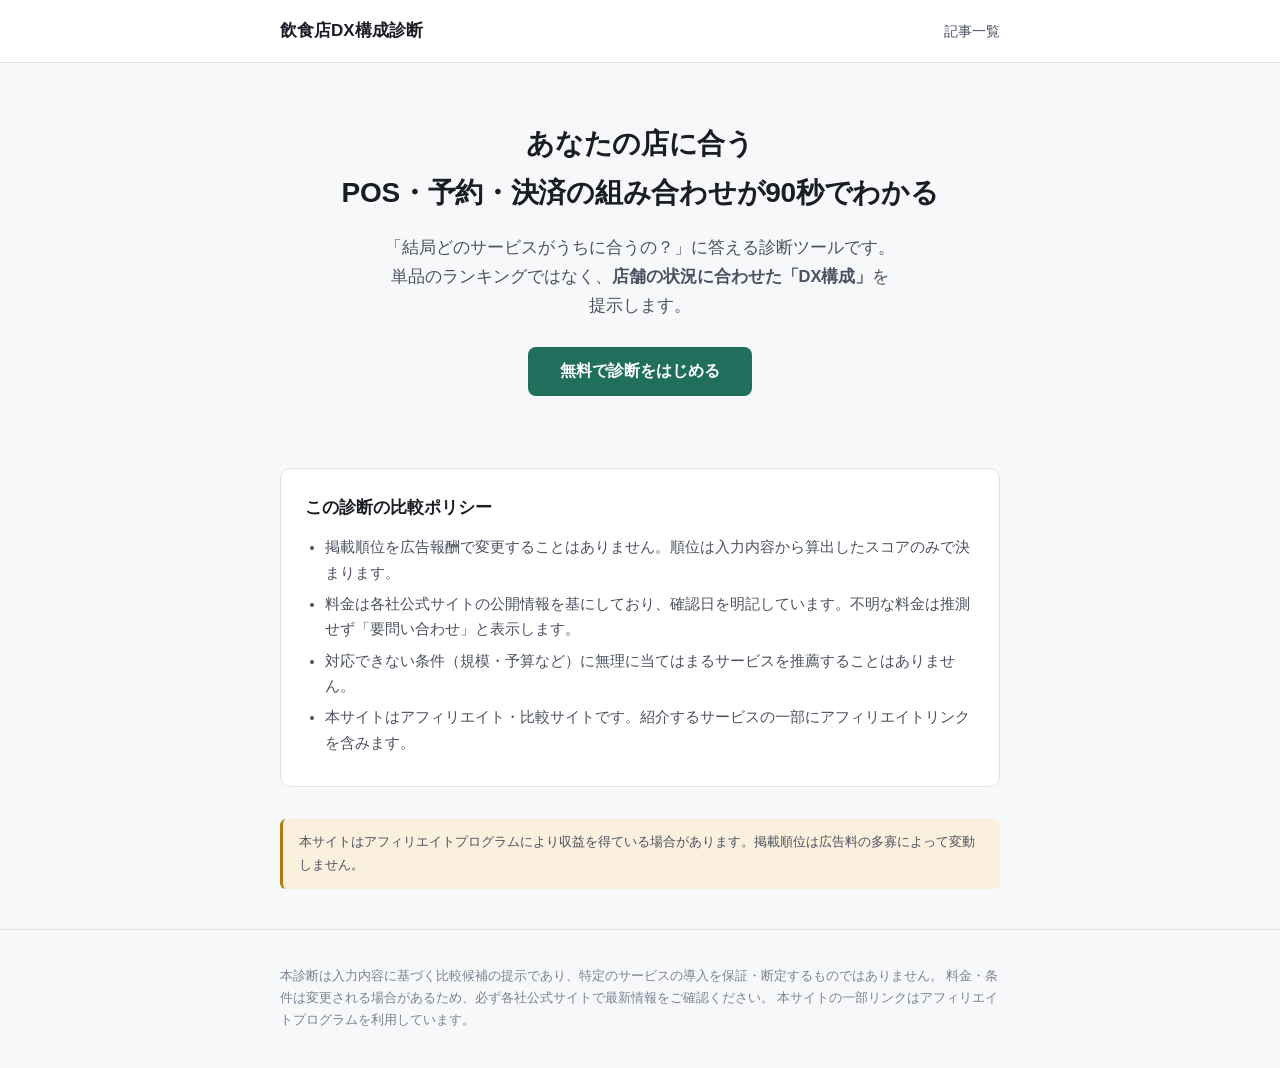
==== index.html @ ac3137ff "Initial import of tenpo-dx-shindan.com static site" ====
<!DOCTYPE html>
<html lang="ja">
<head>
<meta charset="UTF-8">
<meta name="viewport" content="width=device-width, initial-scale=1.0">
<title>飲食店DX構成診断｜あなたの店に合うPOS・予約・決済の組み合わせがわかる</title>
<meta name="description" content="店舗数・予算・重視項目を選ぶだけで、飲食店向けPOS・予約・決済サービスの最適な組み合わせを診断。一元管理型・低コスト分離型・高機能型・現状維持の4パターンから比較候補を提示します。">
<link rel="canonical" href="https://tenpo-dx-shindan.com/">
<meta property="og:type" content="website">
<meta property="og:title" content="飲食店DX構成診断｜あなたの店に合うPOS・予約・決済の組み合わせがわかる">
<meta property="og:description" content="店舗数・予算・重視項目を選ぶだけで、飲食店向けDXツールの最適な組み合わせを診断します。">
<meta property="og:url" content="https://tenpo-dx-shindan.com/">
<meta property="og:site_name" content="飲食店DX構成診断">
<meta name="twitter:card" content="summary">
<link rel="stylesheet" href="css/style.css">
<script type="application/ld+json">
{
  "@context": "https://schema.org",
  "@type": "WebApplication",
  "name": "飲食店DX構成診断",
  "url": "https://tenpo-dx-shindan.com/",
  "applicationCategory": "BusinessApplication",
  "operatingSystem": "Web",
  "description": "店舗数・予算・重視項目を選ぶだけで、飲食店向けPOS・予約・決済サービスの最適な組み合わせを診断する無料ツール。",
  "offers": {
    "@type": "Offer",
    "price": "0",
    "priceCurrency": "JPY"
  }
}
</script>
<script type="application/ld+json">
{
  "@context": "https://schema.org",
  "@type": "FAQPage",
  "mainEntity": [
    {
      "@type": "Question",
      "name": "飲食店のPOSと予約システムは別々のサービスにすべき？",
      "acceptedAnswer": {
        "@type": "Answer",
        "text": "店舗規模や予約比率によります。予約が少ない店舗はPOSと決済のみのシンプルな構成、予約が多い店舗は一元管理できるサービスの方が二重入力の手間を防げます。"
      }
    },
    {
      "@type": "Question",
      "name": "飲食店DXの年間コストはどれくらいかかる？",
      "acceptedAnswer": {
        "@type": "Answer",
        "text": "無料アプリ＋決済手数料のみの構成なら年間数万円、多機能POSを含む構成では端末費用込みで年間20万円前後になることもあります。具体的な条件は診断ツールで概算できます。"
      }
    }
  ]
}
</script>
</head>
<body>

<header class="site-header">
  <div class="wrap">
    <a href="index.html" class="logo">飲食店DX構成診断</a>
    <a href="articles/index.html" style="color:var(--ink-soft); text-decoration:none; font-size:14px;">記事一覧</a>
  </div>
</header>

<main>
  <div id="lp" class="active">
    <div class="wrap">
      <section class="hero">
        <h1>あなたの店に合う<br>POS・予約・決済の組み合わせが90秒でわかる</h1>
        <p class="lead">
          「結局どのサービスがうちに合うの？」に答える診断ツールです。<br>
          単品のランキングではなく、<strong>店舗の状況に合わせた「DX構成」</strong>を提示します。
        </p>
        <button class="btn" id="start-diagnosis-btn">無料で診断をはじめる</button>
      </section>

      <section class="policy">
        <h2>この診断の比較ポリシー</h2>
        <ul>
          <li>掲載順位を広告報酬で変更することはありません。順位は入力内容から算出したスコアのみで決まります。</li>
          <li>料金は各社公式サイトの公開情報を基にしており、確認日を明記しています。不明な料金は推測せず「要問い合わせ」と表示します。</li>
          <li>対応できない条件（規模・予算など）に無理に当てはまるサービスを推薦することはありません。</li>
          <li>本サイトはアフィリエイト・比較サイトです。紹介するサービスの一部にアフィリエイトリンクを含みます。</li>
        </ul>
      </section>

      <div class="disclosure">
        本サイトはアフィリエイトプログラムにより収益を得ている場合があります。掲載順位は広告料の多寡によって変動しません。
      </div>
    </div>
  </div>

  <div id="diagnosis">
    <div class="wrap">
      <div class="progress-bar"><div class="progress-bar-fill" id="progress-fill"></div></div>
      <div class="question-card" id="question-card"></div>
    </div>
  </div>

  <div id="result">
    <div class="wrap">
      <h1 style="font-size:22px; margin-bottom:6px;">診断結果</h1>
      <p style="color:var(--muted); font-size:14px; margin-bottom:28px;">
        「最適な1つ」ではなく、状況に応じた比較候補として提示しています。
      </p>
      <div id="result-content"></div>
    </div>
  </div>
</main>

<footer class="disclaimer">
  <div class="wrap">
    <p>
      本診断は入力内容に基づく比較候補の提示であり、特定のサービスの導入を保証・断定するものではありません。
      料金・条件は変更される場合があるため、必ず各社公式サイトで最新情報をご確認ください。
      本サイトの一部リンクはアフィリエイトプログラムを利用しています。
    </p>
  </div>
</footer>

<script src="js/fit-score.js"></script>
<script src="js/tco.js"></script>
<script src="js/analytics.js"></script>
<script src="js/app.js"></script>
</body>
</html>
---- css/style.css ----
:root {
  --bg: #F7F8FA;
  --surface: #FFFFFF;
  --ink: #1A1D24;
  --ink-soft: #4B5160;
  --muted: #7B8291;
  --border: #E1E4E9;
  --accent: #1F6F5C;
  --accent-soft: #E6F1EE;
  --warn: #B4790B;
  --warn-bg: #FBF0DD;
  --font-body: -apple-system, BlinkMacSystemFont, "Hiragino Sans", "Noto Sans JP", sans-serif;
}

* { box-sizing: border-box; }

body {
  margin: 0;
  background: var(--bg);
  color: var(--ink);
  font-family: var(--font-body);
  line-height: 1.75;
  font-size: 16px;
}

.wrap { max-width: 760px; margin: 0 auto; padding: 0 20px; }

header.site-header {
  background: var(--surface);
  border-bottom: 1px solid var(--border);
  padding: 16px 0;
}
header.site-header .wrap { display: flex; align-items: center; justify-content: space-between; }
.logo { font-weight: 700; font-size: 17px; color: var(--ink); text-decoration: none; }

.hero { padding: 56px 0 40px; text-align: center; }
.hero h1 { font-size: 28px; font-weight: 700; margin: 0 0 16px; text-wrap: balance; letter-spacing: -0.01em; }
.hero p.lead { font-size: 16.5px; color: var(--ink-soft); max-width: 56ch; margin: 0 auto 28px; }

.btn {
  display: inline-block;
  background: var(--accent);
  color: #fff;
  font-weight: 600;
  font-size: 16px;
  padding: 14px 32px;
  border-radius: 8px;
  text-decoration: none;
  border: none;
  cursor: pointer;
}
.btn:hover { opacity: 0.92; }
.btn.secondary { background: transparent; color: var(--accent); border: 1.5px solid var(--accent); }

.disclosure {
  background: var(--warn-bg);
  border-left: 3px solid var(--warn);
  border-radius: 6px;
  padding: 12px 16px;
  font-size: 13px;
  color: var(--ink-soft);
  margin: 24px 0;
}

section.policy { background: var(--surface); border: 1px solid var(--border); border-radius: 10px; padding: 24px; margin: 32px 0; }
section.policy h2 { font-size: 17px; margin: 0 0 12px; }
section.policy ul { margin: 0; padding-left: 20px; color: var(--ink-soft); font-size: 14.5px; }
section.policy li { margin-bottom: 6px; }

/* 診断UI */
#diagnosis { display: none; padding: 40px 0 60px; }
#diagnosis.active { display: block; }
.progress-bar { height: 6px; background: var(--border); border-radius: 3px; margin-bottom: 32px; overflow: hidden; }
.progress-bar-fill { height: 100%; background: var(--accent); transition: width 0.2s; }

.question-card { background: var(--surface); border: 1px solid var(--border); border-radius: 12px; padding: 32px; }
.question-card .q-index { font-size: 13px; color: var(--muted); font-weight: 600; margin-bottom: 8px; }
.question-card h2 { font-size: 20px; margin: 0 0 24px; }

.options { display: grid; gap: 10px; }
.option-btn {
  display: block;
  width: 100%;
  text-align: left;
  background: var(--bg);
  border: 1.5px solid var(--border);
  border-radius: 8px;
  padding: 14px 18px;
  font-size: 15px;
  color: var(--ink);
  cursor: pointer;
  font-family: inherit;
}
.option-btn:hover { border-color: var(--accent); background: var(--accent-soft); }
.option-btn.selected { border-color: var(--accent); background: var(--accent-soft); font-weight: 600; }
.option-btn input[type="checkbox"] { margin-right: 10px; }

.nav-row { display: flex; justify-content: space-between; margin-top: 24px; }

/* 結果画面 */
#result { display: none; padding: 40px 0 60px; }
#result.active { display: block; }

.current-state-box {
  background: var(--accent-soft);
  border: 1px solid var(--accent);
  border-radius: 12px;
  padding: 28px;
  margin-bottom: 32px;
}
.current-state-box h2 { margin: 0 0 12px; font-size: 19px; }

.config-card {
  background: var(--surface);
  border: 1px solid var(--border);
  border-radius: 12px;
  padding: 26px;
  margin-bottom: 20px;
  position: relative;
}
.config-card.rank-1 { border-color: var(--accent); border-width: 2px; }
.rank-badge {
  display: inline-block;
  font-size: 12px;
  font-weight: 700;
  padding: 3px 10px;
  border-radius: 999px;
  background: var(--accent);
  color: #fff;
  margin-bottom: 10px;
}
.config-card.rank-1 .rank-badge { background: var(--accent); }
.config-card:not(.rank-1) .rank-badge { background: var(--muted); }
.config-card h3 { margin: 0 0 8px; font-size: 20px; }
.config-card .score { font-size: 13px; color: var(--muted); margin-bottom: 12px; }
.config-card p.desc { color: var(--ink-soft); margin-bottom: 16px; }

.service-list { list-style: none; margin: 0 0 16px; padding: 0; }
.service-list li { padding: 10px 0; border-top: 1px solid var(--border); font-size: 14.5px; }
.service-list li:first-child { border-top: none; }
.service-name { font-weight: 600; }
.service-price-conf { font-size: 12px; color: var(--muted); margin-left: 6px; }

.tco-box { background: var(--bg); border-radius: 8px; padding: 14px 16px; font-size: 14px; margin: 12px 0; }
.tco-box .amount { font-size: 20px; font-weight: 700; color: var(--ink); }

a.official-link { color: var(--accent); font-weight: 600; text-decoration: none; font-size: 14px; }
a.official-link:hover { text-decoration: underline; }

.reasons-box { font-size: 13.5px; color: var(--muted); margin-top: 14px; }
.reasons-box details { margin-top: 6px; }
.reasons-box summary { cursor: pointer; color: var(--accent); font-weight: 600; }

.excluded-note { font-size: 13px; color: var(--muted); background: var(--bg); border-radius: 6px; padding: 10px 14px; margin: 16px 0; }

footer.disclaimer { font-size: 12.5px; color: var(--muted); border-top: 1px solid var(--border); padding: 24px 0; margin-top: 40px; }

/* 記事一覧・記事ページ */
.article-list { list-style: none; padding: 0; margin: 24px 0; }
.article-list li { background: var(--surface); border: 1px solid var(--border); border-radius: 10px; padding: 18px 20px; margin-bottom: 12px; }
.article-list a { color: var(--ink); font-weight: 600; text-decoration: none; font-size: 16px; }
.article-list a:hover { color: var(--accent); }

article.post { background: var(--surface); border: 1px solid var(--border); border-radius: 12px; padding: 36px; margin: 32px 0; }
article.post h1 { font-size: 24px; margin: 0 0 20px; }
article.post h2 { font-size: 19px; margin: 32px 0 12px; }
article.post p { color: var(--ink-soft); }
article.post .cta-box { background: var(--accent-soft); border-radius: 10px; padding: 20px; text-align: center; margin: 28px 0; }

.related-articles { border-top: 1px solid var(--border); padding-top: 20px; margin-top: 32px; }
.related-articles h2 { font-size: 15px; color: var(--muted); margin: 0 0 10px; }
.related-articles ul { list-style: none; margin: 0; padding: 0; }
.related-articles li { margin-bottom: 8px; }
.related-articles a { color: var(--accent); font-weight: 600; text-decoration: none; font-size: 14.5px; }
.related-articles a:hover { text-decoration: underline; }

/* パンくずリスト */
.breadcrumb { font-size: 12.5px; color: var(--muted); padding: 10px 20px; }
.breadcrumb a { color: var(--muted); text-decoration: none; }
.breadcrumb a:hover { color: var(--accent); text-decoration: underline; }
.breadcrumb span { color: var(--ink-soft); }

/* 適合度スコアの視覚化(ゲージバー) */
.score-row { display: flex; align-items: center; gap: 10px; margin-bottom: 12px; }
.score-label { font-size: 13px; color: var(--muted); white-space: nowrap; }
.score-bar { flex: 1; height: 8px; background: var(--bg); border: 1px solid var(--border); border-radius: 99px; overflow: hidden; }
.score-bar-fill { height: 100%; background: var(--accent); border-radius: 99px; }
.score-value { font-size: 13px; font-weight: 700; color: var(--ink); white-space: nowrap; font-variant-numeric: tabular-nums; }

/* 構成タイプ別のラベル色分け */
.type-tag { display: inline-block; font-size: 11.5px; font-weight: 700; padding: 3px 10px; border-radius: 6px; margin-bottom: 10px; margin-right: 8px; }
.type-tag.type-unified { background: #E6F1EE; color: #1F6F5C; }
.type-tag.type-lowCostSeparate { background: #E5EEFA; color: #2A5DA8; }
.type-tag.type-highFunction { background: #F2E9FA; color: #7A3FA6; }
.type-tag.type-current_state { background: #EEEFF1; color: #5B6270; }

/* 都道府県選択(select)質問 */
.select-input {
  display: block; width: 100%; font-size: 15px; font-family: inherit; color: var(--ink);
  background: var(--bg); border: 1.5px solid var(--border); border-radius: 8px;
  padding: 12px 14px; margin-bottom: 8px; appearance: auto;
}

/* 契約期間・解約金の注意書き */
.notice-box { background: var(--warn-bg); border-left: 3px solid var(--warn); border-radius: 0 8px 8px 0; padding: 16px 18px; margin: 20px 0; }
.notice-box h3 { font-size: 15px; margin: 0 0 8px; color: var(--warn); }
.notice-box p { font-size: 13.5px; color: var(--ink-soft); margin: 0; }
.notice-box a { color: var(--warn); font-weight: 600; }

/* 補助金情報ボックス */
.subsidy-box { background: var(--surface); border: 1px solid var(--border); border-radius: 10px; padding: 20px 22px; margin: 20px 0; }
.subsidy-box h3 { font-size: 16px; margin: 0 0 14px; }
.subsidy-program { border-top: 1px solid var(--border); padding-top: 14px; margin-top: 14px; }
.subsidy-program:first-of-type { border-top: none; padding-top: 0; margin-top: 0; }
.subsidy-program h4 { font-size: 14.5px; margin: 0 0 6px; }
.subsidy-program p { font-size: 13.5px; color: var(--ink-soft); margin: 0 0 6px; }
.subsidy-meta { font-size: 12px; color: var(--muted); }
.subsidy-program a { color: var(--accent); font-weight: 600; font-size: 13px; text-decoration: none; }
.subsidy-program a:hover { text-decoration: underline; }
.subsidy-disclaimer { font-size: 12px; color: var(--muted); margin-top: 14px; padding-top: 14px; border-top: 1px solid var(--border); }

/* 結果画面: あわせて読みたい記事 */
.related-articles-result { border-top: 1px solid var(--border); padding-top: 16px; margin-top: 24px; }
.related-articles-result h3 { font-size: 15px; color: var(--muted); margin: 0 0 10px; }
.related-articles-result ul { list-style: none; margin: 0; padding: 0; }
.related-articles-result li { margin-bottom: 8px; }
.related-articles-result a { color: var(--accent); font-weight: 600; text-decoration: none; font-size: 14.5px; }
.related-articles-result a:hover { text-decoration: underline; }

@media (max-width: 600px) {
  .hero h1 { font-size: 22px; }
  .question-card { padding: 22px; }
  article.post { padding: 22px; }
}
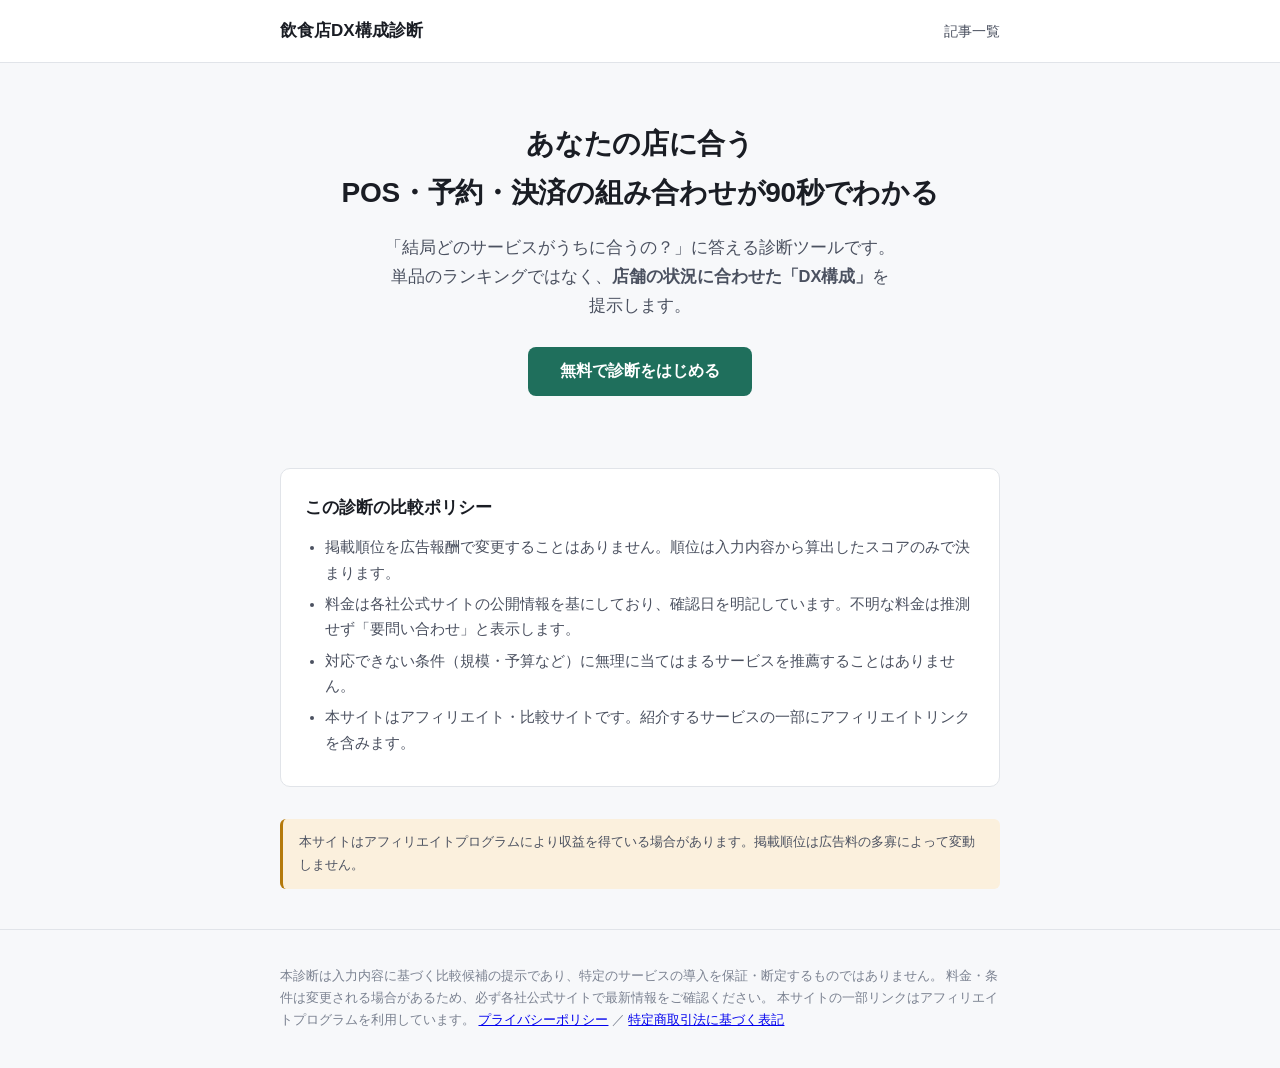
==== commit 75679ca8: "サイト全体のプロモーション基盤を整備: OGP画像・favicon・プライバシーポリシー・特商法表記 漏れていた基本的な項目を横断的に追加。 - 全13ページ（トップ・記事一覧・記事11本）にOGP画" ====
--- a/index.html
+++ b/index.html
@@ -3,15 +3,19 @@
 <head>
 <meta charset="UTF-8">
 <meta name="viewport" content="width=device-width, initial-scale=1.0">
+<meta name="google-site-verification" content="fTIf4FfUdePdZutF-uvgiIlLkUnL9bZ6xaq9tDOde-U" />
 <title>飲食店DX構成診断｜あなたの店に合うPOS・予約・決済の組み合わせがわかる</title>
 <meta name="description" content="店舗数・予算・重視項目を選ぶだけで、飲食店向けPOS・予約・決済サービスの最適な組み合わせを診断。一元管理型・低コスト分離型・高機能型・現状維持の4パターンから比較候補を提示します。">
 <link rel="canonical" href="https://tenpo-dx-shindan.com/">
+<link rel="icon" href="/favicon.svg" type="image/svg+xml">
 <meta property="og:type" content="website">
 <meta property="og:title" content="飲食店DX構成診断｜あなたの店に合うPOS・予約・決済の組み合わせがわかる">
 <meta property="og:description" content="店舗数・予算・重視項目を選ぶだけで、飲食店向けDXツールの最適な組み合わせを診断します。">
 <meta property="og:url" content="https://tenpo-dx-shindan.com/">
 <meta property="og:site_name" content="飲食店DX構成診断">
-<meta name="twitter:card" content="summary">
+<meta property="og:image" content="https://tenpo-dx-shindan.com/og-image.png">
+<meta name="twitter:card" content="summary_large_image">
+<meta name="twitter:image" content="https://tenpo-dx-shindan.com/og-image.png">
 <link rel="stylesheet" href="css/style.css">
 <script type="application/ld+json">
 {
@@ -58,8 +62,8 @@
 
 <header class="site-header">
   <div class="wrap">
-    <a href="index.html" class="logo">飲食店DX構成診断</a>
-    <a href="articles/index.html" style="color:var(--ink-soft); text-decoration:none; font-size:14px;">記事一覧</a>
+    <a href="/" class="logo">飲食店DX構成診断</a>
+    <a href="/articles/" style="color:var(--ink-soft); text-decoration:none; font-size:14px;">記事一覧</a>
   </div>
 </header>
 
@@ -115,6 +119,7 @@
       本診断は入力内容に基づく比較候補の提示であり、特定のサービスの導入を保証・断定するものではありません。
       料金・条件は変更される場合があるため、必ず各社公式サイトで最新情報をご確認ください。
       本サイトの一部リンクはアフィリエイトプログラムを利用しています。
+      <a href="/privacy.html">プライバシーポリシー</a> ／ <a href="/tokushoho.html">特定商取引法に基づく表記</a>
     </p>
   </div>
 </footer>
--- a/css/style.css
+++ b/css/style.css
@@ -219,6 +219,20 @@
 .subsidy-program a:hover { text-decoration: underline; }
 .subsidy-disclaimer { font-size: 12px; color: var(--muted); margin-top: 14px; padding-top: 14px; border-top: 1px solid var(--border); }
 
+/* 自動化代行サービスCTA（結果画面） */
+.automation-cta {
+  background: var(--accent);
+  color: #fff;
+  border-radius: 12px;
+  padding: 28px;
+  margin: 24px 0;
+  text-align: center;
+}
+.automation-cta h3 { font-size: 18px; margin: 0 0 10px; color: #fff; }
+.automation-cta p { font-size: 14px; line-height: 1.7; margin: 0 0 20px; color: rgba(255, 255, 255, 0.92); }
+.automation-cta .btn.cta-white { background: #fff; color: var(--accent); }
+.automation-cta .btn.cta-white:hover { opacity: 0.9; }
+
 /* 結果画面: あわせて読みたい記事 */
 .related-articles-result { border-top: 1px solid var(--border); padding-top: 16px; margin-top: 24px; }
 .related-articles-result h3 { font-size: 15px; color: var(--muted); margin: 0 0 10px; }
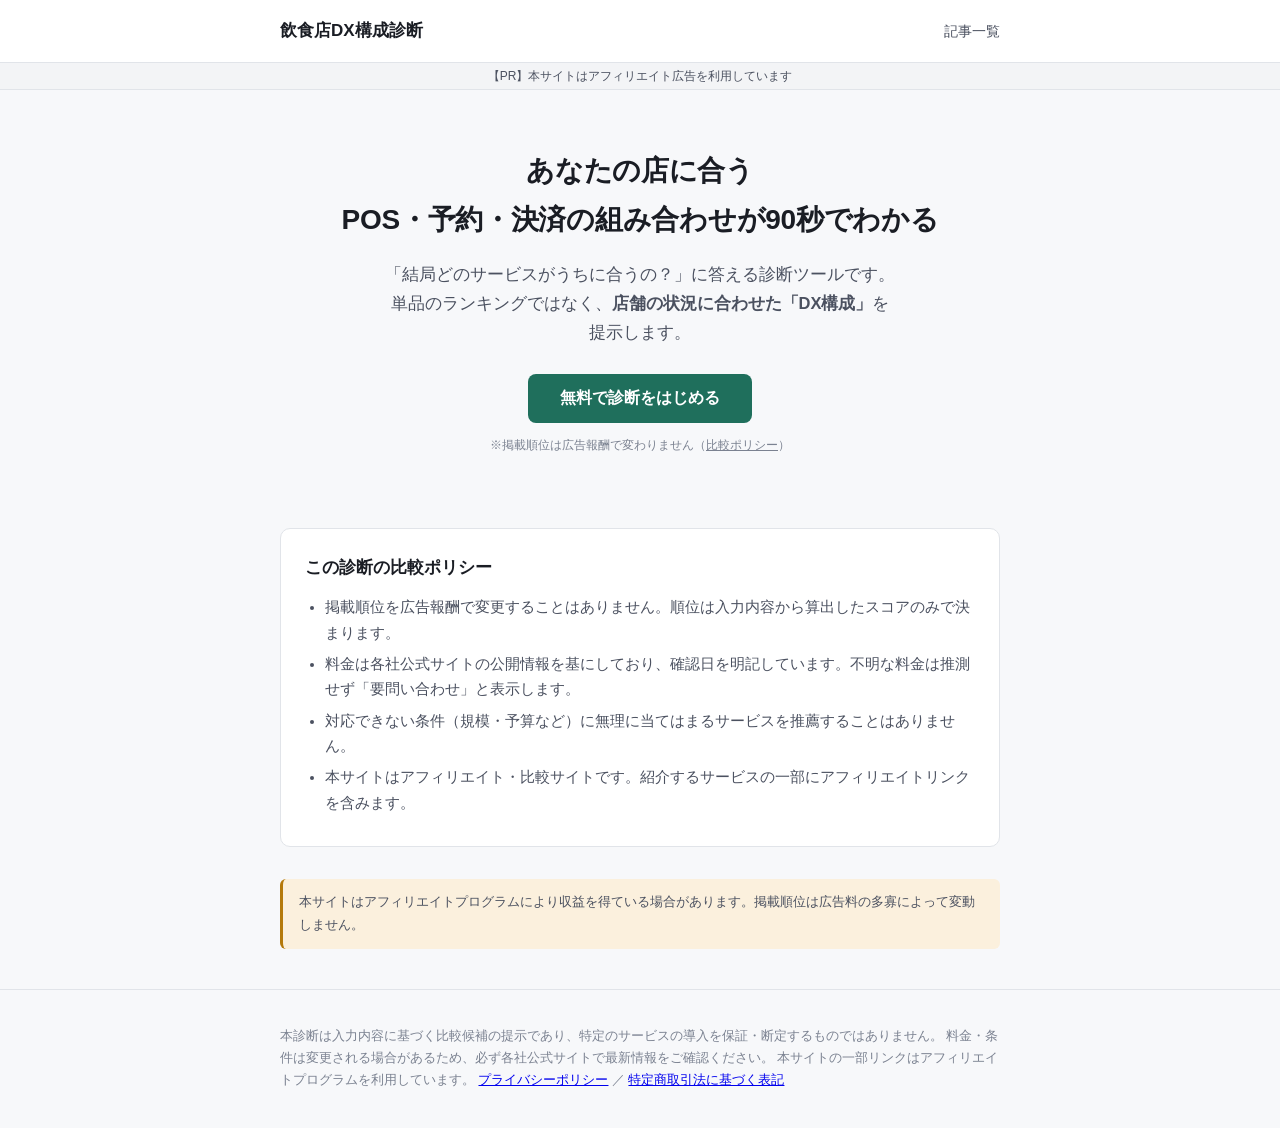
==== commit 506f15cc: "PR表記を全ページのファーストビューに追加 - 全14ページ：ヘッダー直下に「【PR】本サイトはアフィリエイト広告を利用しています」の帯（スマホで12px・1行） - トップ：診断ボタンの下に「※掲載" ====
--- a/index.html
+++ b/index.html
@@ -66,6 +66,7 @@
     <a href="/articles/" style="color:var(--ink-soft); text-decoration:none; font-size:14px;">記事一覧</a>
   </div>
 </header>
+<p class="pr-bar">【PR】本サイトはアフィリエイト広告を利用しています</p>
 
 <main>
   <div id="lp" class="active">
@@ -77,9 +78,10 @@
           単品のランキングではなく、<strong>店舗の状況に合わせた「DX構成」</strong>を提示します。
         </p>
         <button class="btn" id="start-diagnosis-btn">無料で診断をはじめる</button>
+        <p class="pr-note">※掲載順位は広告報酬で変わりません（<a href="#policy">比較ポリシー</a>）</p>
       </section>
 
-      <section class="policy">
+      <section class="policy" id="policy">
         <h2>この診断の比較ポリシー</h2>
         <ul>
           <li>掲載順位を広告報酬で変更することはありません。順位は入力内容から算出したスコアのみで決まります。</li>
@@ -105,6 +107,7 @@
   <div id="result">
     <div class="wrap">
       <h1 style="font-size:22px; margin-bottom:6px;">診断結果</h1>
+      <p class="result-pr">【PR】結果には広告（アフィリエイト）リンクを含みます。順位は回答内容のスコアだけで決まり、報酬額は使っていません。</p>
       <p style="color:var(--muted); font-size:14px; margin-bottom:28px;">
         「最適な1つ」ではなく、状況に応じた比較候補として提示しています。
       </p>
--- a/css/style.css
+++ b/css/style.css
@@ -246,3 +246,31 @@
   .question-card { padding: 22px; }
   article.post { padding: 22px; }
 }
+
+/* 広告表記（PR）：ステマ規制・ASP の掲載ルールに合わせ、全ページのヘッダー直下とファーストビューに表示する */
+.pr-bar {
+  margin: 0;
+  padding: 4px 12px;
+  background: #F3F4F6;
+  border-bottom: 1px solid var(--border);
+  color: var(--ink-soft);
+  font-size: 12px;
+  line-height: 1.5;
+  text-align: center;
+  white-space: nowrap;
+  overflow: hidden;
+  text-overflow: ellipsis;
+}
+.hero .pr-note { font-size: 12px; color: var(--muted); margin: 12px 0 0; }
+.hero .pr-note a { color: inherit; }
+.post-meta { font-size: 12.5px; color: var(--muted); margin: -4px 0 18px; }
+.pr-label {
+  display: inline-block;
+  padding: 0 6px;
+  border: 1px solid var(--muted);
+  border-radius: 4px;
+  font-size: 11px;
+  line-height: 1.6;
+  font-weight: 600;
+}
+.result-pr { font-size: 12.5px; color: var(--ink-soft); background: #F3F4F6; border-radius: 6px; padding: 8px 12px; margin: 0 0 10px; }
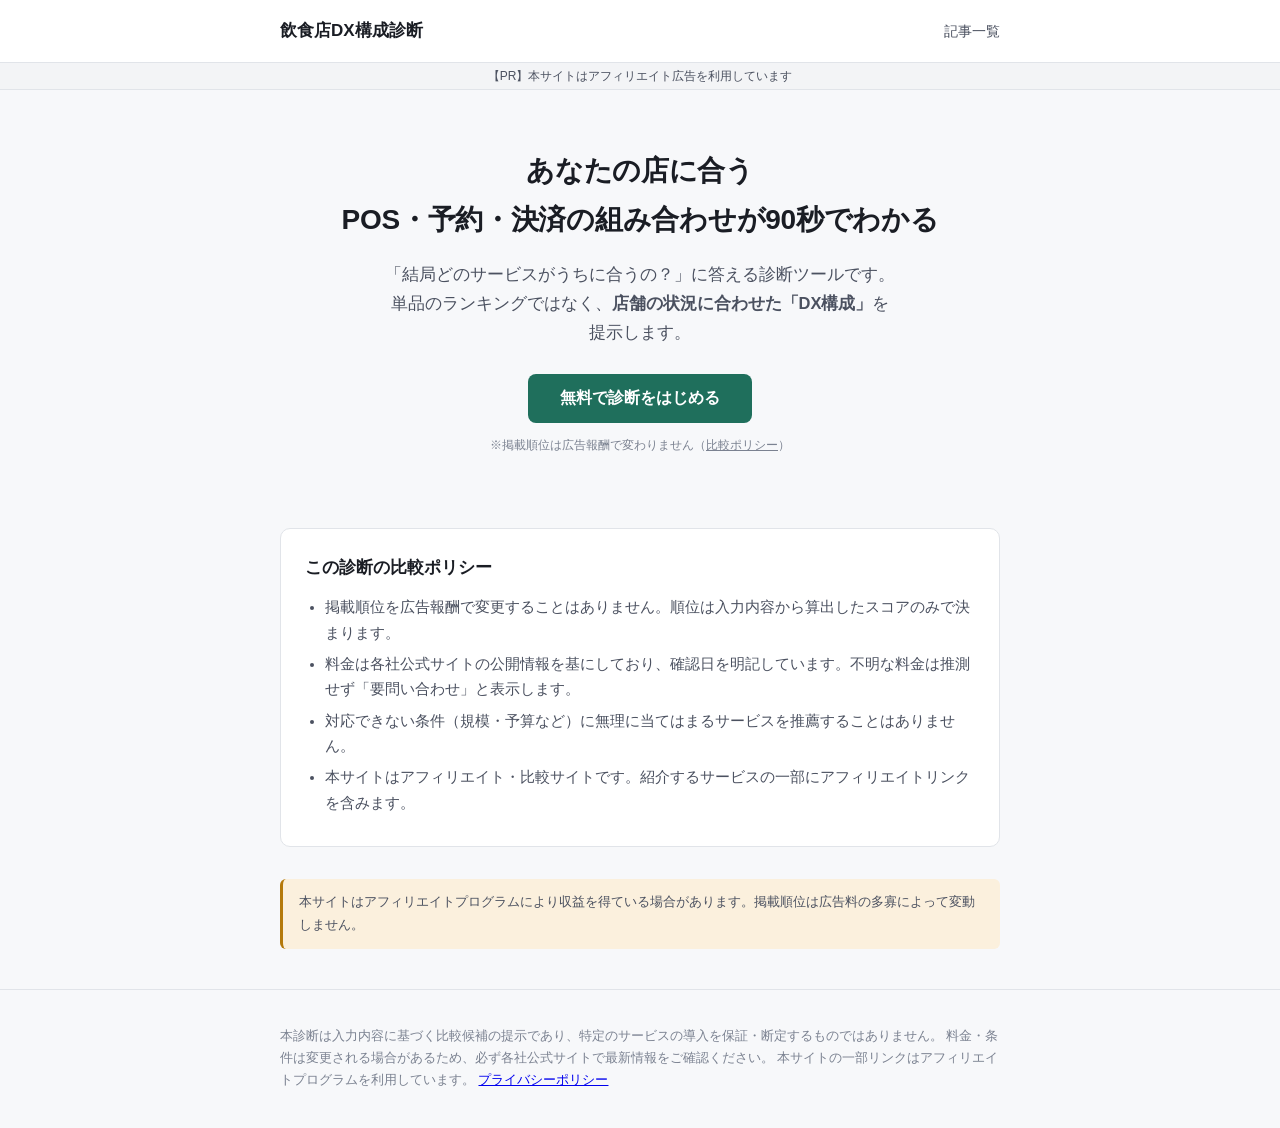
==== commit 34b9792a: "特商法ページと診断結果の自動化代行の案内を外す（A案） - tokushoho.html（下書きのまま公開されていた）を削除し、全14ページのフッターからリンクを外す - 診断結果の自動化代行の案内（" ====
--- a/index.html
+++ b/index.html
@@ -122,7 +122,7 @@
       本診断は入力内容に基づく比較候補の提示であり、特定のサービスの導入を保証・断定するものではありません。
       料金・条件は変更される場合があるため、必ず各社公式サイトで最新情報をご確認ください。
       本サイトの一部リンクはアフィリエイトプログラムを利用しています。
-      <a href="/privacy.html">プライバシーポリシー</a> ／ <a href="/tokushoho.html">特定商取引法に基づく表記</a>
+      <a href="/privacy.html">プライバシーポリシー</a>
     </p>
   </div>
 </footer>
--- a/css/style.css
+++ b/css/style.css
@@ -219,20 +219,6 @@
 .subsidy-program a:hover { text-decoration: underline; }
 .subsidy-disclaimer { font-size: 12px; color: var(--muted); margin-top: 14px; padding-top: 14px; border-top: 1px solid var(--border); }
 
-/* 自動化代行サービスCTA（結果画面） */
-.automation-cta {
-  background: var(--accent);
-  color: #fff;
-  border-radius: 12px;
-  padding: 28px;
-  margin: 24px 0;
-  text-align: center;
-}
-.automation-cta h3 { font-size: 18px; margin: 0 0 10px; color: #fff; }
-.automation-cta p { font-size: 14px; line-height: 1.7; margin: 0 0 20px; color: rgba(255, 255, 255, 0.92); }
-.automation-cta .btn.cta-white { background: #fff; color: var(--accent); }
-.automation-cta .btn.cta-white:hover { opacity: 0.9; }
-
 /* 結果画面: あわせて読みたい記事 */
 .related-articles-result { border-top: 1px solid var(--border); padding-top: 16px; margin-top: 24px; }
 .related-articles-result h3 { font-size: 15px; color: var(--muted); margin: 0 0 10px; }
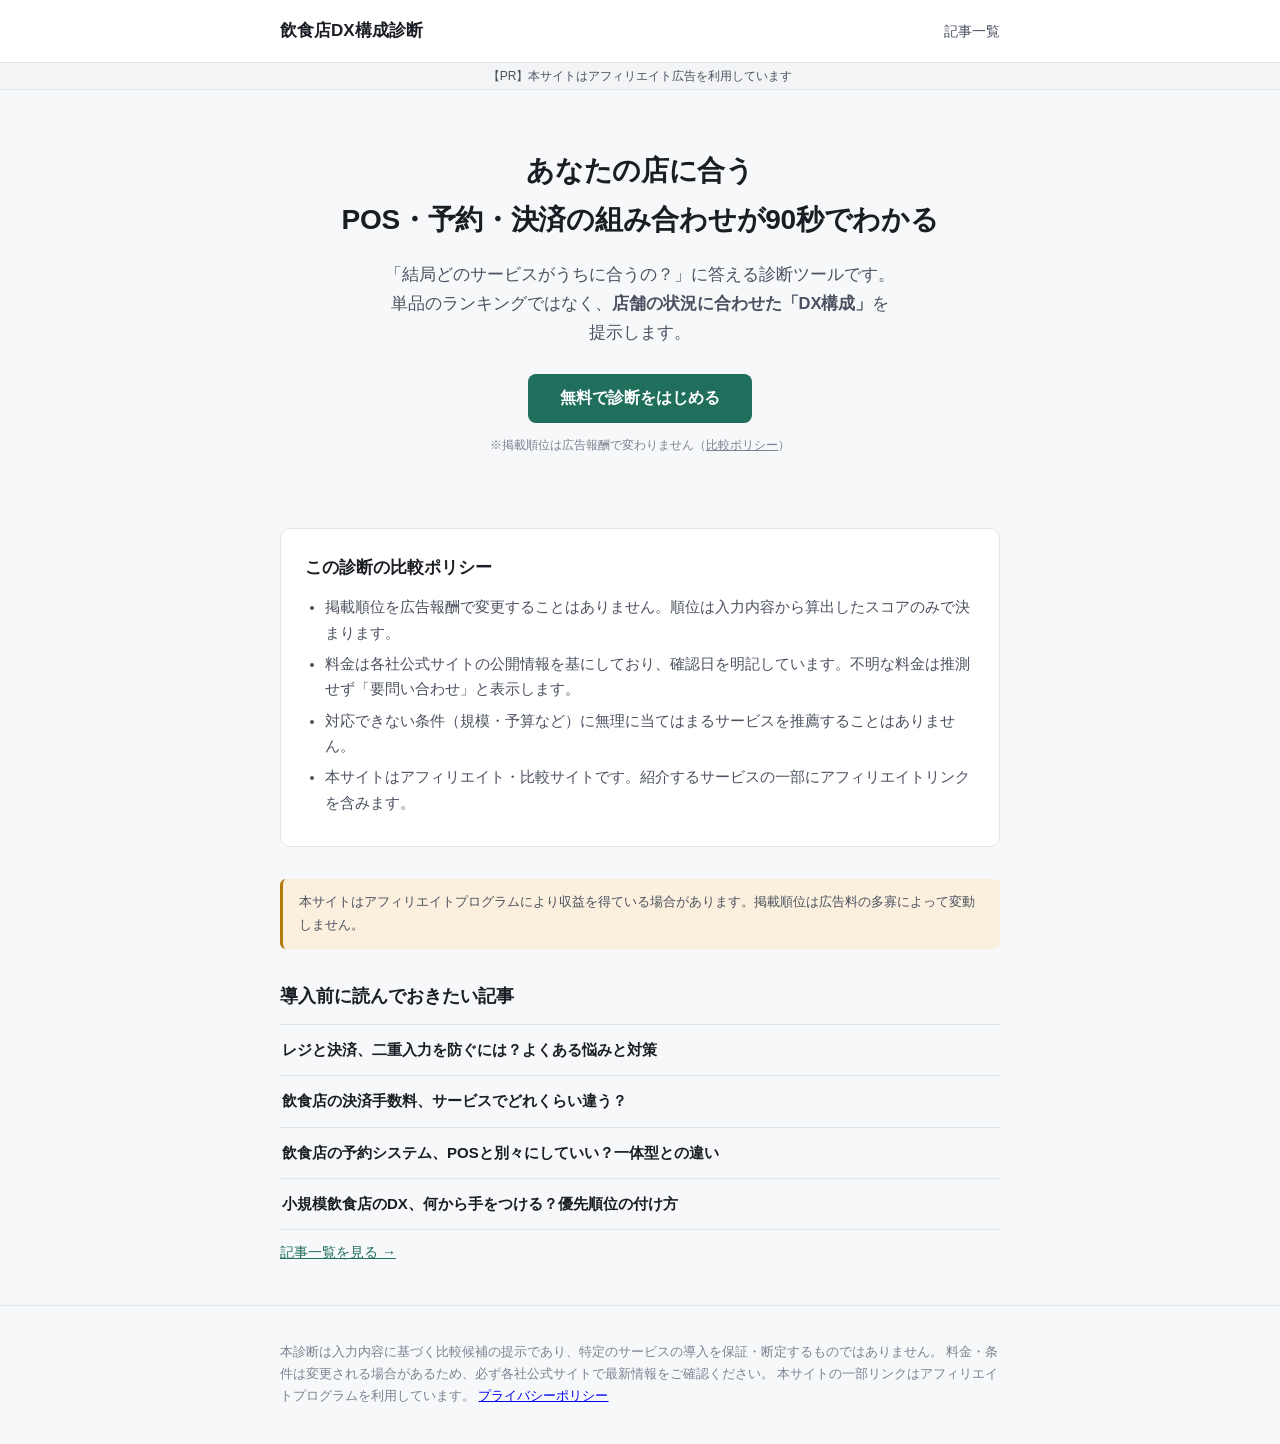
==== commit ef8f89d9: "記事の計測・冒頭の診断案内・内部リンクを追加 - 計測：全12記事で analytics.js と article-tracking.js を読み込む。   article_to_diagnosis（" ====
--- a/index.html
+++ b/index.html
@@ -94,6 +94,17 @@
       <div class="disclosure">
         本サイトはアフィリエイトプログラムにより収益を得ている場合があります。掲載順位は広告料の多寡によって変動しません。
       </div>
+
+      <section class="featured-articles">
+        <h2>導入前に読んでおきたい記事</h2>
+        <ul>
+          <li><a href="/articles/double-entry-prevention.html">レジと決済、二重入力を防ぐには？よくある悩みと対策</a></li>
+          <li><a href="/articles/payment-fee-comparison.html">飲食店の決済手数料、サービスでどれくらい違う？</a></li>
+          <li><a href="/articles/pos-reservation-separate-or-unified.html">飲食店の予約システム、POSと別々にしていい？一体型との違い</a></li>
+          <li><a href="/articles/small-shop-dx-priority.html">小規模飲食店のDX、何から手をつける？優先順位の付け方</a></li>
+        </ul>
+        <p class="more"><a href="/articles/">記事一覧を見る →</a></p>
+      </section>
     </div>
   </div>
 
--- a/css/style.css
+++ b/css/style.css
@@ -260,3 +260,56 @@
   font-weight: 600;
 }
 .result-pr { font-size: 12.5px; color: var(--ink-soft); background: #F3F4F6; border-radius: 6px; padding: 8px 12px; margin: 0 0 10px; }
+.checked-date { font-size: 12px; color: var(--muted); margin: -12px 0 16px; }
+.post-meta .date-item { white-space: nowrap; }
+
+/* 診断結果のサービスごとのボタン：提携先（A8）とそれ以外で、枠の大きさ・色をそろえる。素材の <a> の中身は変えない */
+.service-cta-row { display: flex; align-items: center; gap: 8px; margin-top: 8px; flex-wrap: wrap; }
+.service-cta a {
+  display: inline-block;
+  padding: 8px 14px;
+  border: 1.5px solid var(--accent);
+  border-radius: 8px;
+  background: #fff;
+  color: var(--accent);
+  font-size: 14px;
+  font-weight: 600;
+  text-decoration: none;
+}
+.service-cta a:hover { background: var(--accent-soft); }
+.service-cta img, .aff-box img { width: 1px; height: 1px; border: 0; }
+/* 記事内の［PR］の枠 */
+.aff-box { margin: 4px 0 20px; padding: 10px 12px; border: 1px solid var(--border); border-radius: 8px; background: #FAFAFB; font-size: 14px; line-height: 1.8; }
+.aff-box a { color: var(--accent); font-weight: 600; }
+
+/* 記事内の比較表（スマホでは横スクロール） */
+.table-wrap { overflow-x: auto; -webkit-overflow-scrolling: touch; margin: 0 0 8px; }
+.compare-table { width: 100%; min-width: 560px; border-collapse: collapse; font-size: 13px; line-height: 1.6; }
+.compare-table th, .compare-table td { border: 1px solid var(--border); padding: 8px 10px; text-align: left; vertical-align: top; }
+.compare-table thead th { background: var(--accent-soft); white-space: nowrap; }
+.compare-table tbody th { background: #FAFAFB; white-space: nowrap; }
+.table-note { font-size: 12px; color: var(--muted); margin: 0 0 24px; }
+article.post h3 { font-size: 16px; margin: 20px 0 6px; }
+@media (max-width: 600px) {
+  .compare-table { min-width: 0; }
+  .compare-table thead { display: none; }
+  .compare-table, .compare-table tbody, .compare-table tr, .compare-table th, .compare-table td { display: block; width: 100%; box-sizing: border-box; }
+  .compare-table tr { border: 1px solid var(--border); border-radius: 8px; margin: 0 0 12px; overflow: hidden; }
+  .compare-table th, .compare-table td { border: 0; border-top: 1px solid var(--border); }
+  .compare-table tbody th { border-top: 0; background: var(--accent-soft); white-space: normal; }
+  .compare-table td::before { content: attr(data-label); display: block; font-size: 11.5px; color: var(--muted); font-weight: 600; margin-bottom: 2px; }
+}
+
+/* 記事冒頭の診断への案内（広告ではないので PR ラベルなし） */
+.intro-cta { margin: -6px 0 22px; padding: 10px 12px; border-left: 3px solid var(--accent); background: var(--accent-soft); border-radius: 0 6px 6px 0; font-size: 14px; line-height: 1.7; }
+.intro-cta a { display: inline-block; margin-left: 4px; color: var(--accent); font-weight: 600; }
+/* トップの記事リンク */
+.featured-articles { margin: 32px 0 8px; }
+.featured-articles h2 { font-size: 18px; margin: 0 0 12px; }
+.featured-articles ul { list-style: none; margin: 0; padding: 0; }
+.featured-articles li { border-top: 1px solid var(--border); }
+.featured-articles li:last-child { border-bottom: 1px solid var(--border); }
+.featured-articles li a { display: block; padding: 12px 2px; color: var(--ink); font-weight: 600; text-decoration: none; font-size: 15px; }
+.featured-articles li a:hover { color: var(--accent); }
+.featured-articles .more { margin: 10px 0 0; font-size: 14px; }
+.featured-articles .more a { color: var(--accent); }
